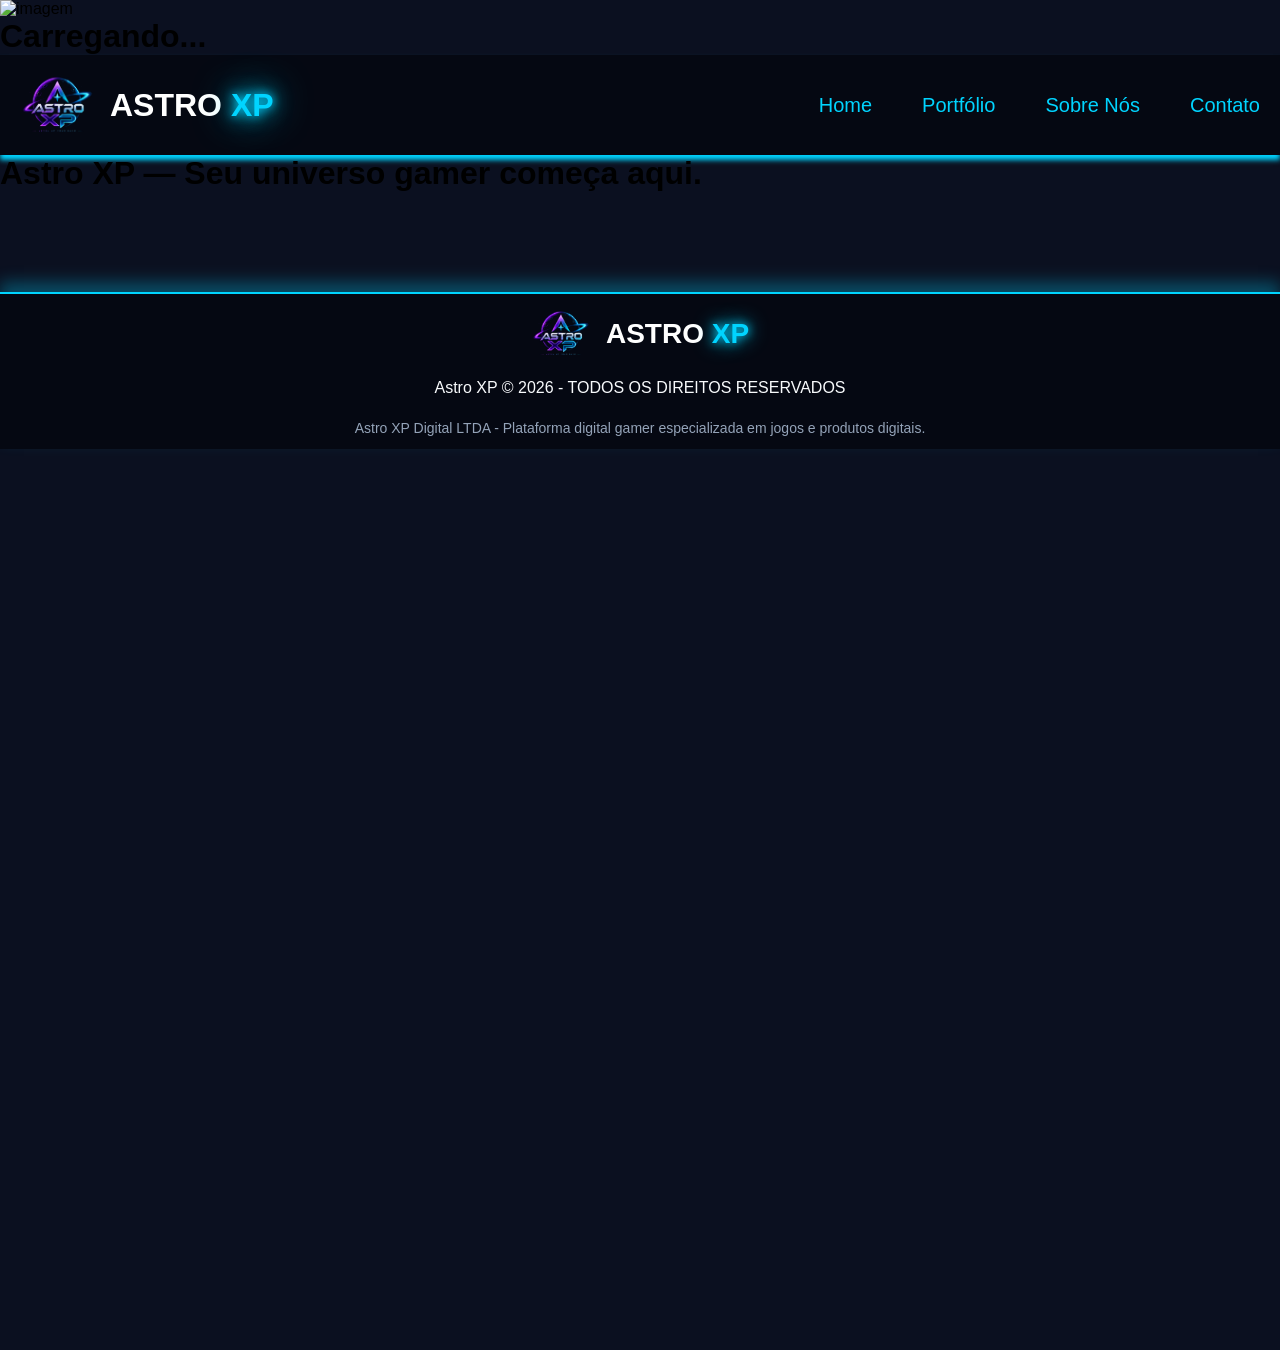
==== index.html @ 241e8d2f "feat: Criação e estruturação do header e do footer" ====
<!DOCTYPE html>
<html lang="pt-BR">
<head>
    <meta charset="UTF-8">
    <meta name="viewport" content="width=device-width, initial-scale=1.0">
    <!-- CSS EXTERNO -->
     <link rel="stylesheet" href="./src/css/style.css">
    <title>Astro XP | Início</title>
</head>
<body>

    <div id="inicio">
        <img src="./src/assets/img/logo.png" alt="imagem" id="imgHero">
        <h1 id="titulo">Carregando...</h1>
        <div class="barra">
            <div class="progresso"></div>
        </div>
    </div>
 
    <header>
 
        <div class="logo-container">
            <img src="./src/assets/imgs/logo.png" alt="logo" id="logo">
            <h1 class="texto-logo">ASTRO <span>XP</span></h1>
        </div>
 
        <nav class="nav-links" id="links">
            <ul>
                <li><a href="./index.html">Home</a></li>
                <li><a href="./pages/portfolio.html">Portfólio</a></li>
                <li><a href="./pages/sobre.html">Sobre Nós</a></li>
                <li><a href="./pages/contato.html">Contato</a></li>
            </ul>
        </nav>

    </header>

    <h1 class="titulohome">Astro XP — Seu universo gamer começa aqui.</h1>
    
    <footer>

        <div class="footer-logo">
            <img src="./src/assets/imgs/logo.png" alt="Logo Astro XP">
            <h2>ASTRO <span>XP</span></h2>
        </div>
        
        <p class="footer-direitos">Astro XP &copy; 2026 - TODOS OS DIREITOS RESERVADOS</p>
        <p class="footer-info">Astro XP Digital LTDA - Plataforma digital gamer especializada em jogos e produtos digitais.</p>
        
    </footer>
    <!-- JS EXTERNO -->
    <script src="./src/js/script.js"></script>
</body>
</html>
---- src/css/style.css ----
:root{
    --corbg: #0B1020;
    --corprincipal: #7C3AED;
    --colorsecundaria: #00D4FF;
    --branco: #F8FAFC;
    --texto: #94A3B8;
    --corheader: #050812;
}
 
*{
    margin: 0;
    padding: 0;
    box-sizing: border-box;
}
 
body{
    background-color: var(--corbg);
    font-family: 'Orbitron', sans-serif;
    min-height: 150vh;
    display: flex;
    flex-direction: column;
}
 
main{
    flex: 1;
}
 
header{
    background:var(--corheader);
    height: 100px;
    padding: 20px;
    display:flex;
    justify-content:space-between;
    align-items:center;
    box-shadow:0 5px 5px var(--colorsecundaria);
    
}
 
#logo{
    width: 75px;
}
 
.logo-container{
    display: flex;
    align-items: center;
    gap: 15px;
}

.texto-logo{
    font-family: 'Orbitron', sans-serif;
    font-size: 32px;
    font-weight: 700;
    color: white;
}

.texto-logo span{
    color: var(--colorsecundaria);
    text-shadow:
        0 0 10px var(--colorsecundaria),
        0 0 20px var(--colorsecundaria),
        0 0 40px var(--colorsecundaria);
}

header nav ul{
    display: flex;
    align-items: center;
    gap: 50px;

    list-style: none;
}
 
header nav ul li a{
    text-decoration: none;
    color: var(--colorsecundaria);
    font-size: 20px;
    font-weight: 600;
    position: relative;
    transition: .3s;
}
 
header nav ul li a:hover{
    color: var(--branco);
    text-shadow:
        0 0 10px var(--colorsecundaria);
}
 
.nav-links{
    display: flex;
    justify-content: flex-end;
    align-items: center;
}
 
.nav-links a {
    text-decoration: none;
    color: var(--colorsecundaria);
    font-weight:500;
   
}

footer{
    width: 100%;
    padding: 10px;
    background: var(--corheader);
    border-top: 2px solid var(--colorsecundaria);
    box-shadow: 0 -10px 15px rgba(0, 212, 255, 0.3);
    display: flex;
    flex-direction: column;
    align-items: center;
    justify-content: center;
    text-align: center;
    margin-top: 100px;
}

.footer-logo{
    display: flex;
    align-items: center;
    gap: 15px;
    margin-bottom: 15px;
}

.footer-logo img{
    width: 60px;
}

.footer-logo h2{
    font-family: 'Orbitron', sans-serif;
    font-size: 28px;
    color: white;
}

.footer-logo span{
    color: var(--colorsecundaria);
    text-shadow:
        0 0 10px var(--colorsecundaria),
        0 0 20px var(--colorsecundaria);
}

.footer-direitos{
    color: var(--branco);
    font-size: 16px;
    margin-bottom: 20px;
}

.footer-info{
    color: var(--texto);
    font-size: 14px;
    max-width: 800px;
    line-height: 1.6;
}
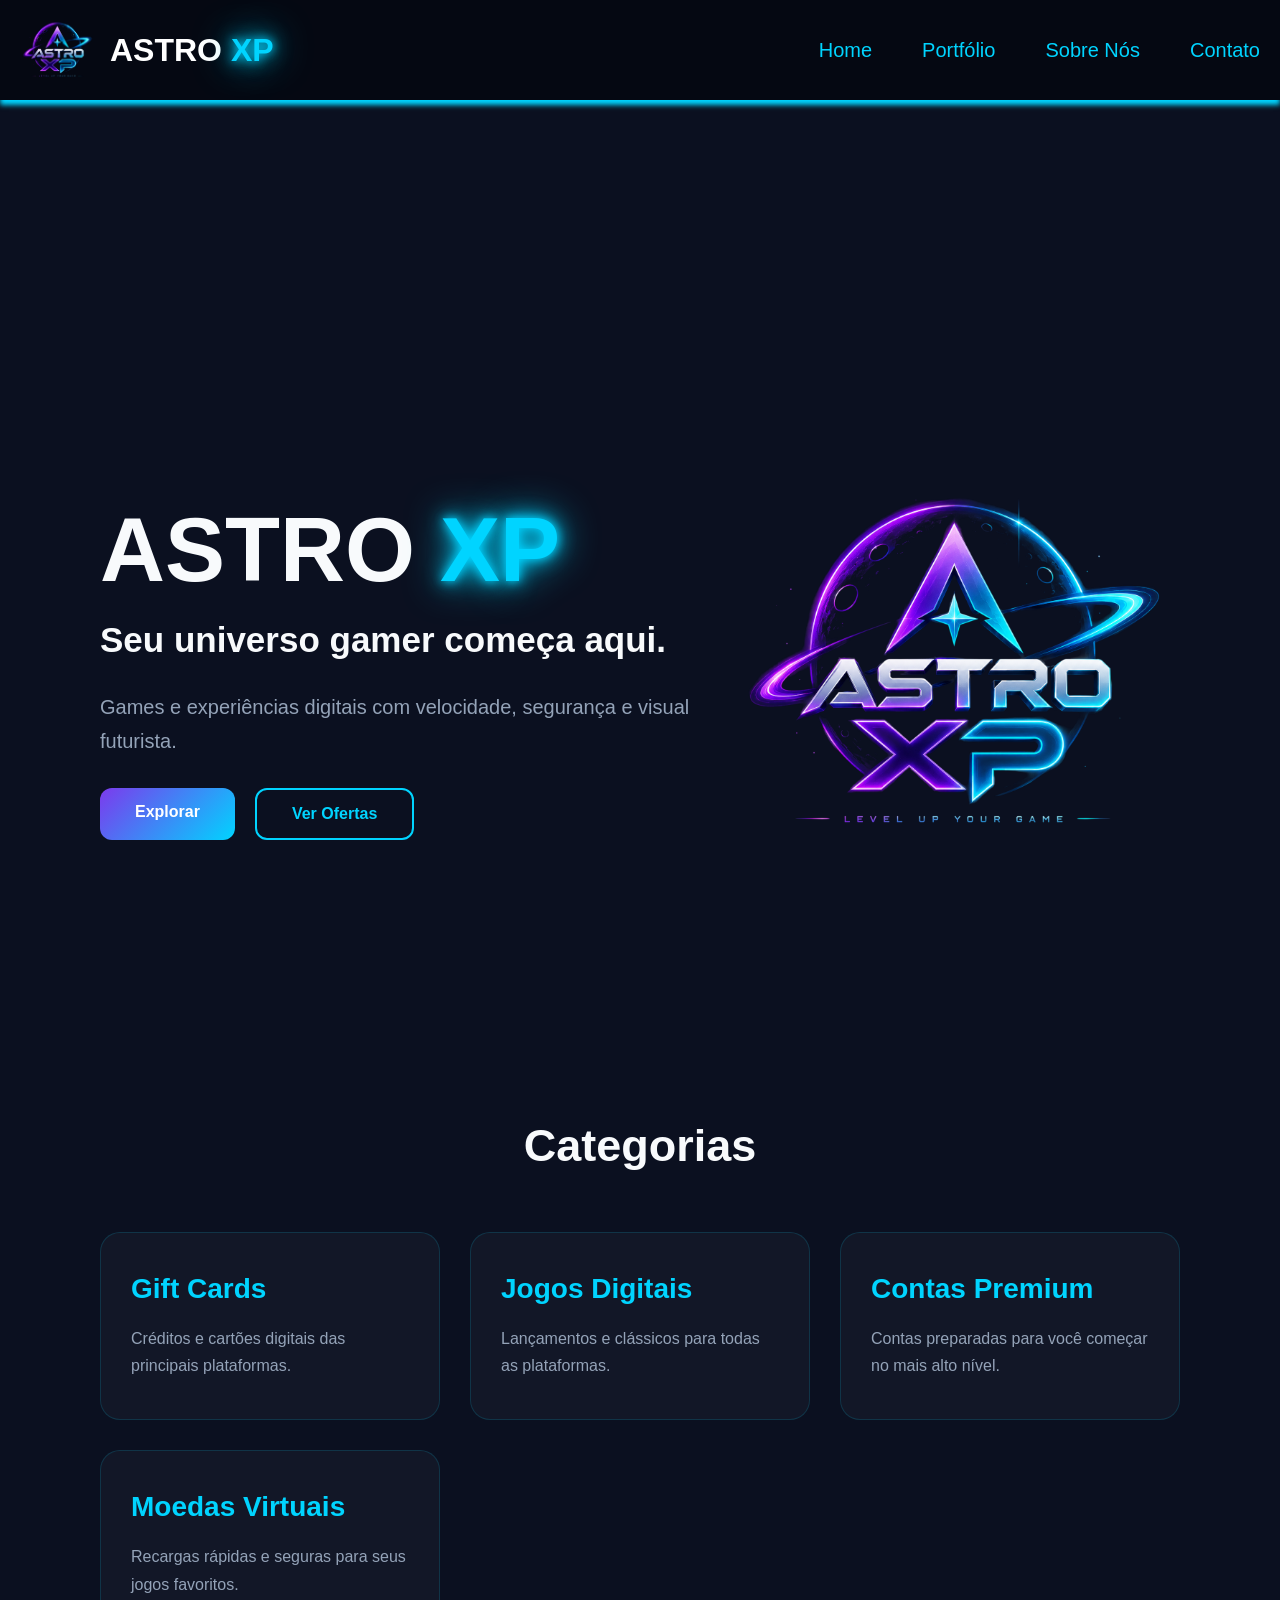
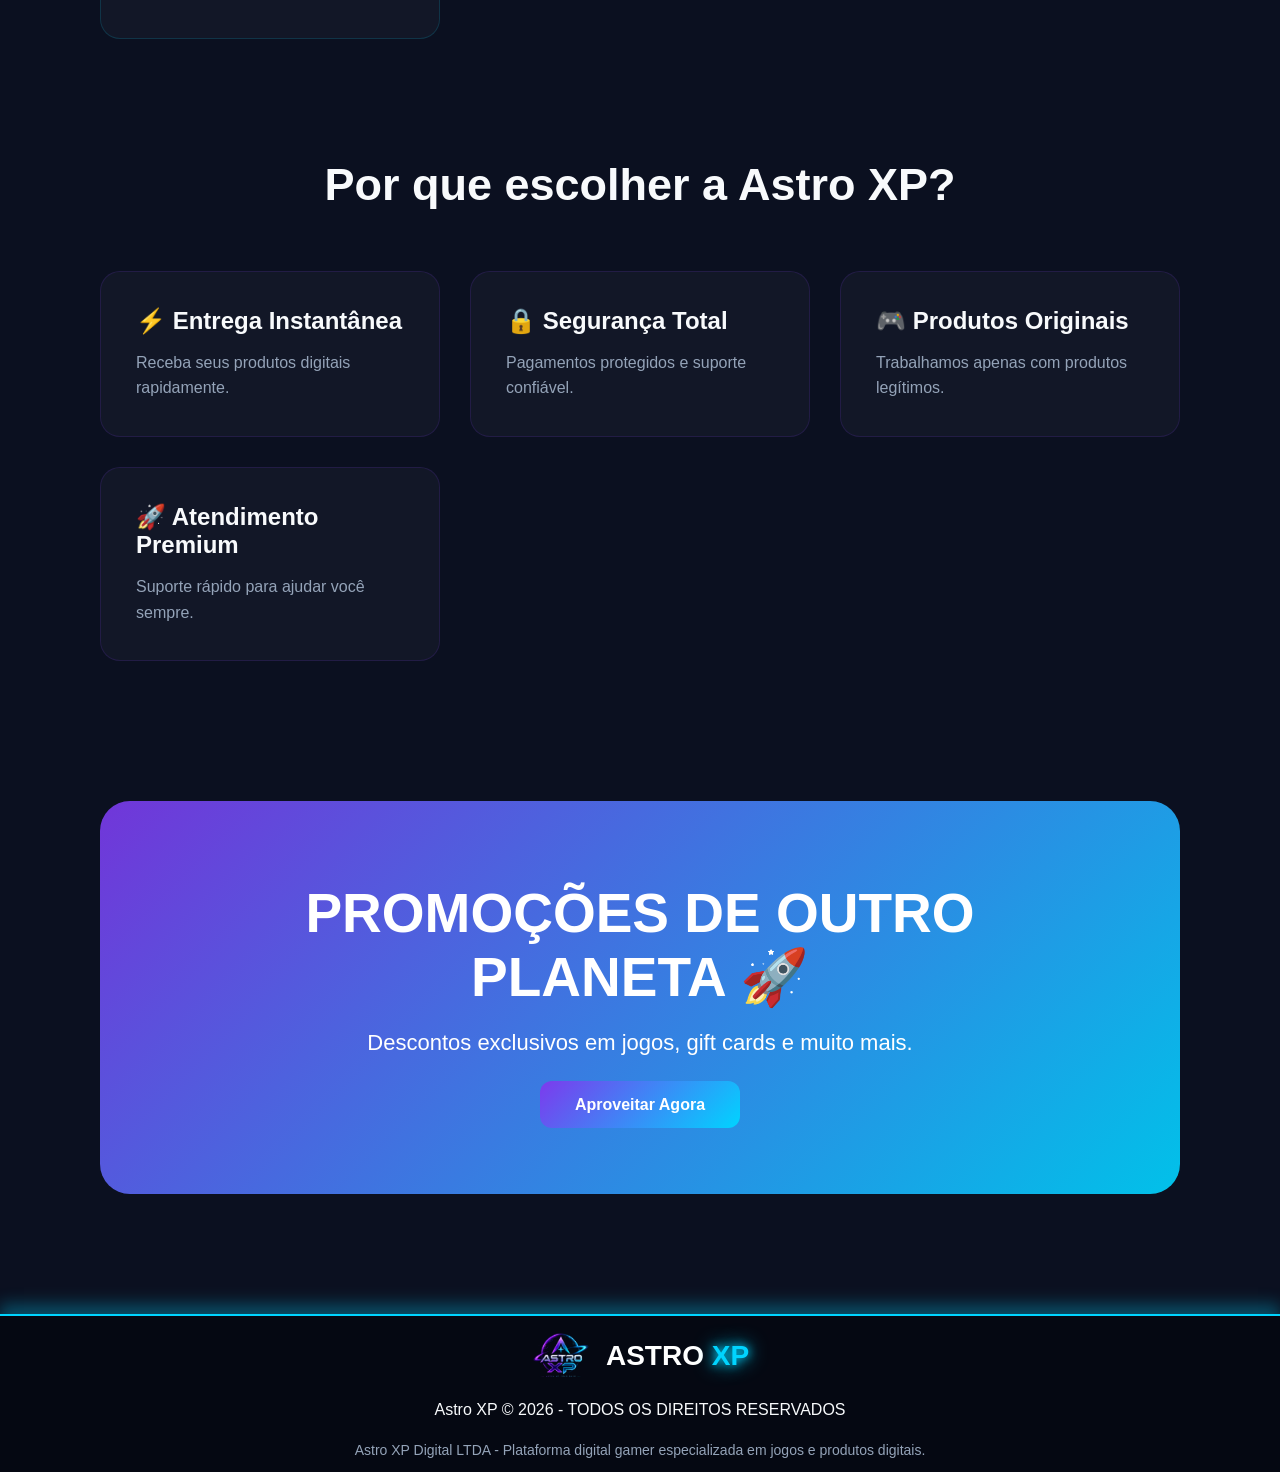
==== commit 42be1d21: "style: Criando e estilizando o hero e a pagina home" ====
--- a/index.html
+++ b/index.html
@@ -5,12 +5,12 @@
     <meta name="viewport" content="width=device-width, initial-scale=1.0">
     <!-- CSS EXTERNO -->
      <link rel="stylesheet" href="./src/css/style.css">
-    <title>Astro XP | Início</title>
+    <title>Astro XP | HOME</title>
 </head>
 <body>
 
     <div id="inicio">
-        <img src="./src/assets/img/logo.png" alt="imagem" id="imgHero">
+        <img src="./src/assets/imgs/imghero.gif" alt="imagem" id="imgHero">
         <h1 id="titulo">Carregando...</h1>
         <div class="barra">
             <div class="progresso"></div>
@@ -34,8 +34,111 @@
         </nav>
 
     </header>
+    <main>
 
-    <h1 class="titulohome">Astro XP — Seu universo gamer começa aqui.</h1>
+        <section class="home">
+            <div class="home-texto">
+
+                <h1>ASTRO <span>XP</span></h1>
+                <h2>Seu universo gamer começa aqui.</h2>
+                <p>Games e experiências digitais com velocidade, segurança e visual futurista.</p>
+
+                <div class="home-botoes">
+                    <a href="#" class="btn-explorar">Explorar</a>
+                    <a href="#" class="btn-ofertas">Ver Ofertas</a>
+                </div>
+
+            </div>
+
+            <div class="home-img">
+                <img src="./src/assets/imgs/logo.png" alt="Astro XP">
+            </div>
+        </section>
+
+        <section class="categorias">
+            <h2 class="section-titulo">Categorias</h2>
+            <div class="cards-container">
+
+                <div class="card">
+
+                    <h3>Gift Cards</h3>
+                    <p>Créditos e cartões digitais das principais plataformas.</p>
+
+                </div>
+
+                <div class="card">
+
+                    <h3>Jogos Digitais</h3>
+                    <p>Lançamentos e clássicos para todas as plataformas.</p>
+
+                </div>
+
+                <div class="card">
+
+                    <h3>Contas Premium</h3>
+                    <p>Contas preparadas para você começar no mais alto nível.</p>
+
+                </div>
+
+                <div class="card">
+
+                    <h3>Moedas Virtuais</h3>
+                    <p>Recargas rápidas e seguras para seus jogos favoritos.</p>
+
+                </div>
+
+            </div>
+
+        </section>
+
+        <section class="beneficios">
+            <h2 class="section-titulo">Por que escolher a Astro XP?</h2>
+
+            <div class="beneficios-container">
+
+                <div class="beneficio">
+
+                    <h3>⚡ Entrega Instantânea</h3>
+                    <p>Receba seus produtos digitais rapidamente.</p>
+
+                </div>
+
+                <div class="beneficio">
+
+                    <h3>🔒 Segurança Total</h3>
+                    <p>Pagamentos protegidos e suporte confiável.</p>
+
+                </div>
+
+                <div class="beneficio">
+
+                    <h3>🎮 Produtos Originais</h3>
+                    <p>Trabalhamos apenas com produtos legítimos.</p>
+
+                </div>
+
+                <div class="beneficio">
+
+                    <h3>🚀 Atendimento Premium</h3>
+                    <p>Suporte rápido para ajudar você sempre.</p>
+
+                </div>
+
+            </div>
+
+        </section>
+
+        <!-- BANNER -->
+        <section class="banner">
+
+            <h2>PROMOÇÕES DE OUTRO PLANETA 🚀</h2>
+            <p> Descontos exclusivos em jogos, gift cards e muito mais.</p>
+            <a href="#" class="btn-explorar">Aproveitar Agora</a>
+
+        </section>
+
+
+    </main>
     
     <footer>
 
@@ -46,7 +149,7 @@
         
         <p class="footer-direitos">Astro XP &copy; 2026 - TODOS OS DIREITOS RESERVADOS</p>
         <p class="footer-info">Astro XP Digital LTDA - Plataforma digital gamer especializada em jogos e produtos digitais.</p>
-        
+
     </footer>
     <!-- JS EXTERNO -->
     <script src="./src/js/script.js"></script>
--- a/src/css/style.css
+++ b/src/css/style.css
@@ -97,6 +97,295 @@
    
 }
 
+
+main{
+    flex: 1;
+    padding-top: 120px;
+}
+
+.home{
+    min-height: 100vh;
+    display: flex;
+    justify-content: space-between;
+    align-items: center;
+    padding: 0 100px;
+    overflow: hidden;
+}
+
+.home-texto{
+    max-width: 600px;
+}
+
+.home-texto h1{
+    font-size: 90px;
+    font-family: 'Orbitron', sans-serif;
+    color: var(--branco);
+    line-height: 1.1;
+}
+
+.home-texto h1 span{
+    color: var(--colorsecundaria);
+    text-shadow:
+        0 0 10px var(--colorsecundaria),
+        0 0 20px var(--colorsecundaria),
+        0 0 40px var(--colorsecundaria);
+}
+
+.home-texto h2{
+    font-size: 35px;
+    color: var(--branco);
+    margin-top: 20px;
+}
+
+.home-texto p{
+    color: var(--texto);
+    font-size: 20px;
+    line-height: 1.7;
+    margin: 30px 0;
+}
+
+.home-botoes{
+    display: flex;
+    gap: 20px;
+}
+
+.btn-explorar,
+.btn-ofertas{
+    padding: 15px 35px;
+    border-radius: 12px;
+    text-decoration: none;
+    font-weight: 700;
+    transition: .3s;
+}
+
+.btn-explorar{
+    background: linear-gradient(
+        135deg,
+        var(--corprincipal),
+        var(--colorsecundaria)
+    );
+
+    color: white;
+}
+
+.btn-explorar:hover{
+    transform: translateY(-5px);
+    box-shadow:
+        0 0 20px rgba(0, 212, 255, 0.4);
+}
+
+.btn-ofertas{
+    border: 2px solid var(--colorsecundaria);
+
+    color: var(--colorsecundaria);
+}
+
+.btn-ofertas:hover{
+    background: var(--colorsecundaria);
+    color: var(--corbg);
+    transform: translateY(-5px);
+}
+
+
+.home-img img{
+    width: 450px;
+    animation: flutuar 4s ease-in-out infinite;
+}
+
+@keyframes flutuar{
+
+    0%{
+        transform: translateY(0px);
+    }
+
+    50%{
+        transform: translateY(-20px);
+    }
+
+    100%{
+        transform: translateY(0px);
+    }
+
+}
+
+.section-titulo{
+    text-align: center;
+    font-size: 45px;
+    color: var(--branco);
+    margin-bottom: 60px;
+    font-family: 'Orbitron', sans-serif;
+}
+
+.categorias{
+    padding: 0px 100px;
+}
+
+.cards-container{
+    display: grid;
+    grid-template-columns: repeat(auto-fit, minmax(250px, 1fr));
+    gap: 30px;
+}
+
+.card{
+    background: rgba(255,255,255,0.03);
+    border: 1px solid rgba(0,212,255,0.15);
+    border-radius: 20px;
+    padding: 40px 30px;
+    transition: .1s;
+}
+
+.card:hover{
+    transform: translateY(-10px);
+    box-shadow:
+        0 0 20px rgba(0,212,255,0.15);
+}
+
+.card h3{
+    color: var(--colorsecundaria);
+    font-size: 28px;
+    margin-bottom: 20px;
+}
+
+.card p{
+    color: var(--texto);
+    line-height: 1.7;
+}
+
+.beneficios{
+    padding: 120px 100px;
+}
+
+.beneficios-container{
+    display: grid;
+    grid-template-columns: repeat(auto-fit, minmax(250px, 1fr));
+    gap: 30px;
+}
+
+.beneficio{
+    background: rgba(255,255,255,0.03);
+    border-radius: 20px;
+    padding: 35px;
+    border: 1px solid rgba(124,58,237,0.15);
+    transition: .1s;
+}
+
+.beneficio:hover{
+    transform: translateY(-10px);
+    box-shadow: 0 0 20px rgba(124,58,237,0.2);
+}
+
+.beneficio h3{
+    color: var(--branco);
+    margin-bottom: 15px;
+    font-size: 24px;
+}
+
+.beneficio p{
+    color: var(--texto);
+    line-height: 1.6;
+}
+
+.banner{
+    margin: 20px 100px;
+    padding: 80px;
+    border-radius: 30px;
+    text-align: center;
+    background: linear-gradient(135deg,rgba(124,58,237,.9),rgba(0,212,255,.9));
+}
+
+.banner h2{
+    font-size: 55px;
+    color: white;
+    margin-bottom: 20px;
+    font-family: 'Orbitron', sans-serif;
+}
+
+.banner p{
+    color: white;
+    font-size: 22px;
+    margin-bottom: 40px;
+}
+
+/* HERO INICIAL */
+
+#inicio{
+    position: fixed;
+    top: 0;
+    left: 0;
+    width: 100%;
+    height: 100vh;
+    background:
+    radial-gradient(circle at top,rgba(124,58,237,.25),transparent 40%),#0B1020;
+    display: flex;
+    flex-direction: column;
+    justify-content: center;
+    align-items: center;
+    z-index: 99999;
+    animation: desaparecer 1s ease forwards;
+    animation-delay: 3.5s;
+}
+
+#imgHero{
+    width: 220px;
+    margin-bottom: 30px;
+    margin-right: 60px;
+}
+
+#titulo{
+    font-family: 'Orbitron', sans-serif;
+    font-size: 50px;
+    color: white;
+    letter-spacing: 3px;
+    margin-bottom: 40px;
+    text-shadow:0 0 10px var(--colorsecundaria),0 0 20px var(--colorsecundaria);
+}
+
+
+.barra{
+    width: 350px;
+    height: 10px;
+    background: rgba(255,255,255,0.08);
+    border-radius: 30px;
+    overflow: hidden;
+    border: 1px solid rgba(0,212,255,0.15);
+}
+
+.progresso{
+    width: 0%;
+    height: 100%;
+    border-radius: 30px;
+    background: linear-gradient(90deg,var(--corprincipal),var(--colorsecundaria));
+    box-shadow:0 0 10px var(--colorsecundaria),0 0 20px var(--colorsecundaria);
+    animation: carregar 3s ease forwards;
+}
+
+
+@keyframes carregar{
+
+    0%{
+        width: 0%;
+    }
+
+    100%{
+        width: 100%;
+    }
+
+}
+
+@keyframes desaparecer{
+
+    0%{
+        opacity: 1;
+        visibility: visible;
+    }
+
+    100%{
+        opacity: 0;
+        visibility: hidden;
+    }
+
+}
+
 footer{
     width: 100%;
     padding: 10px;
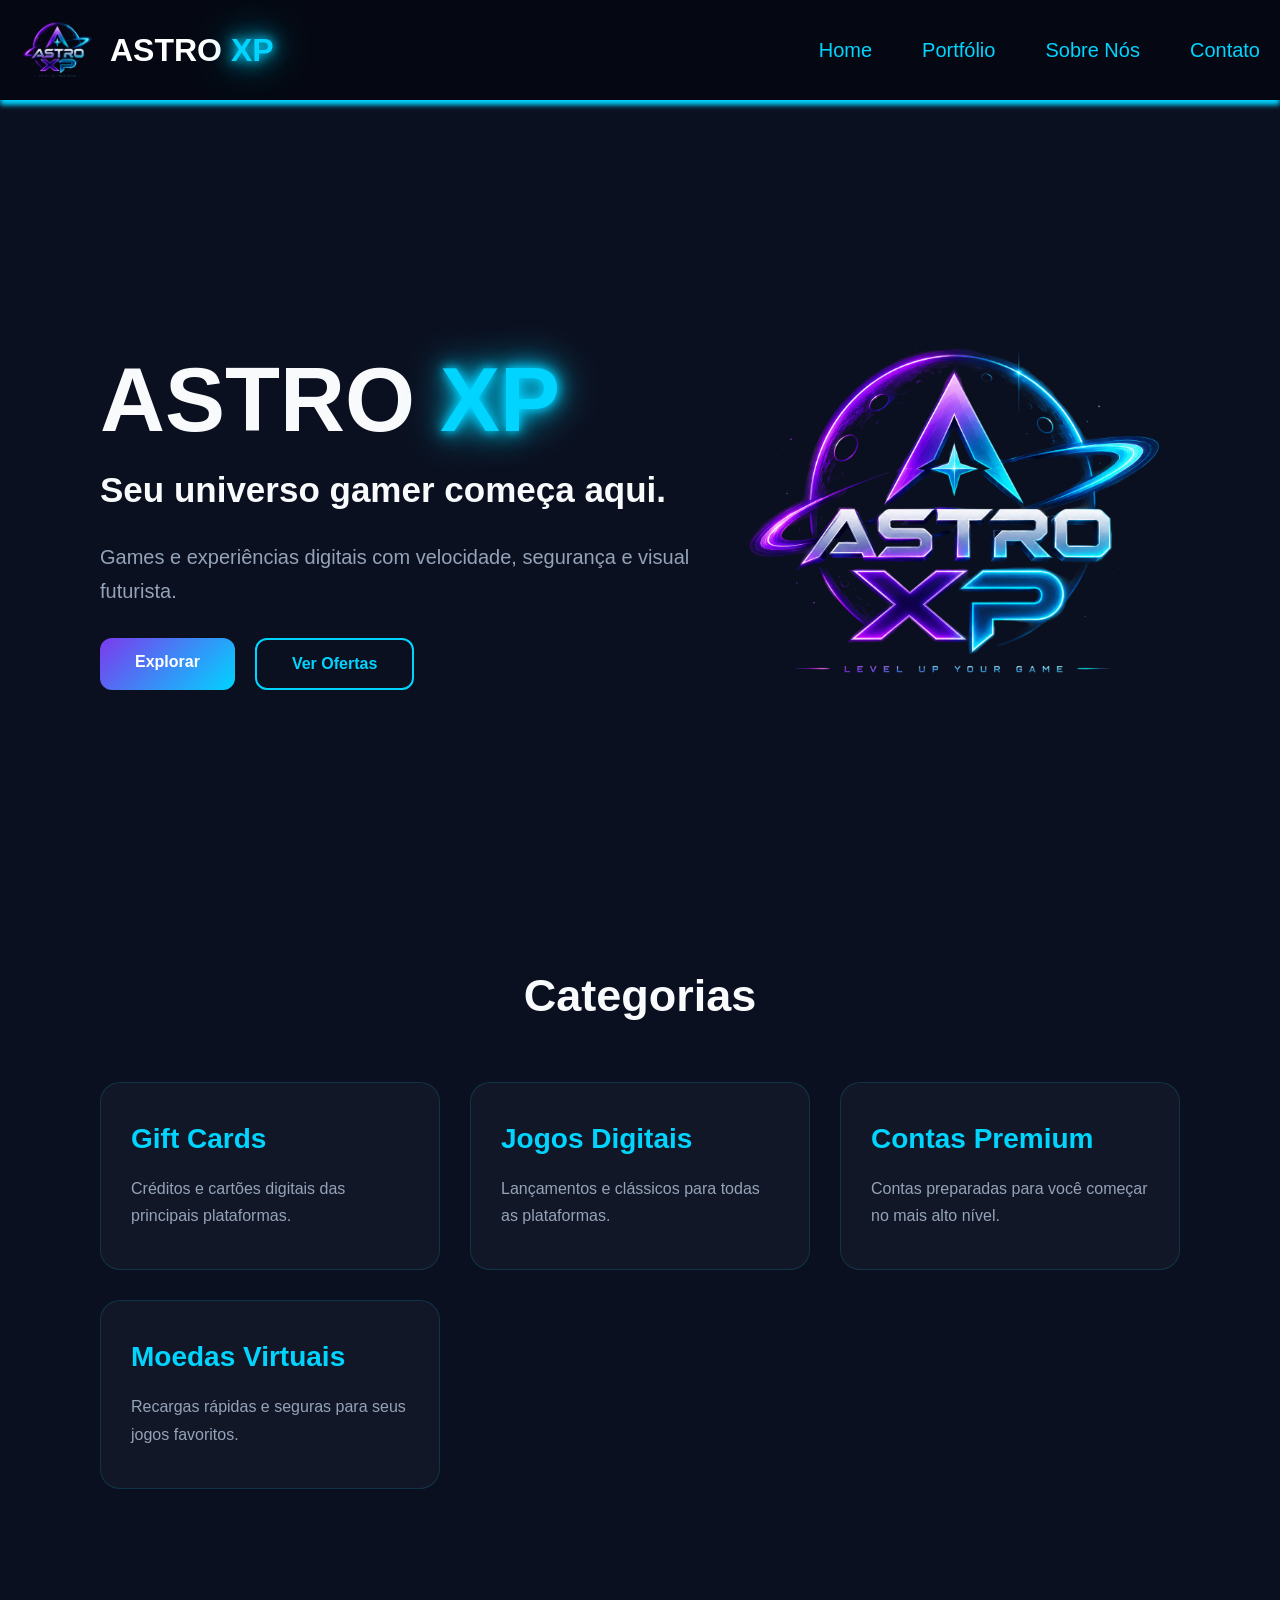
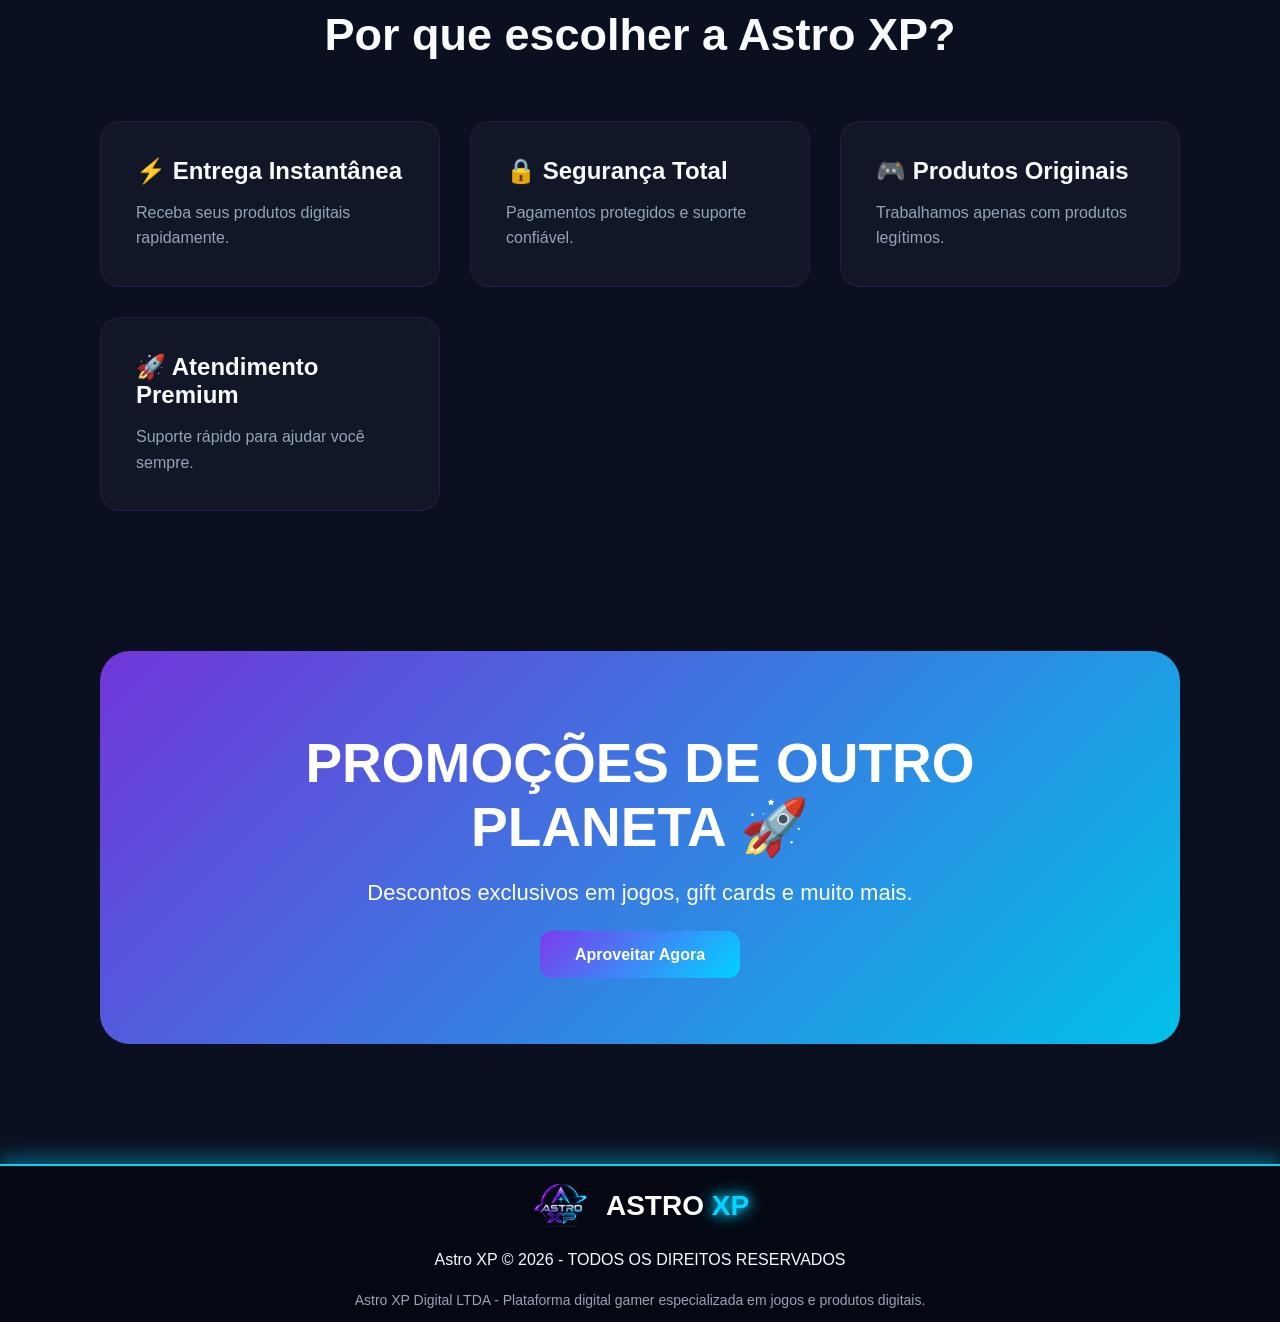
==== commit 5a2aabeb: "feat: adição de favicon ao site" ====
--- a/index.html
+++ b/index.html
@@ -5,6 +5,7 @@
     <meta name="viewport" content="width=device-width, initial-scale=1.0">
     <!-- CSS EXTERNO -->
      <link rel="stylesheet" href="./src/css/style.css">
+     <link rel="icon" type="image/png" href="./src/assets/imgs/logo.png">
     <title>Astro XP | HOME</title>
 </head>
 <body>
--- a/src/css/style.css
+++ b/src/css/style.css
@@ -110,6 +110,7 @@
     align-items: center;
     padding: 0 100px;
     overflow: hidden;
+    margin-top: -150px;
 }
 
 .home-texto{
@@ -359,7 +360,6 @@
     animation: carregar 3s ease forwards;
 }
 
-
 @keyframes carregar{
 
     0%{
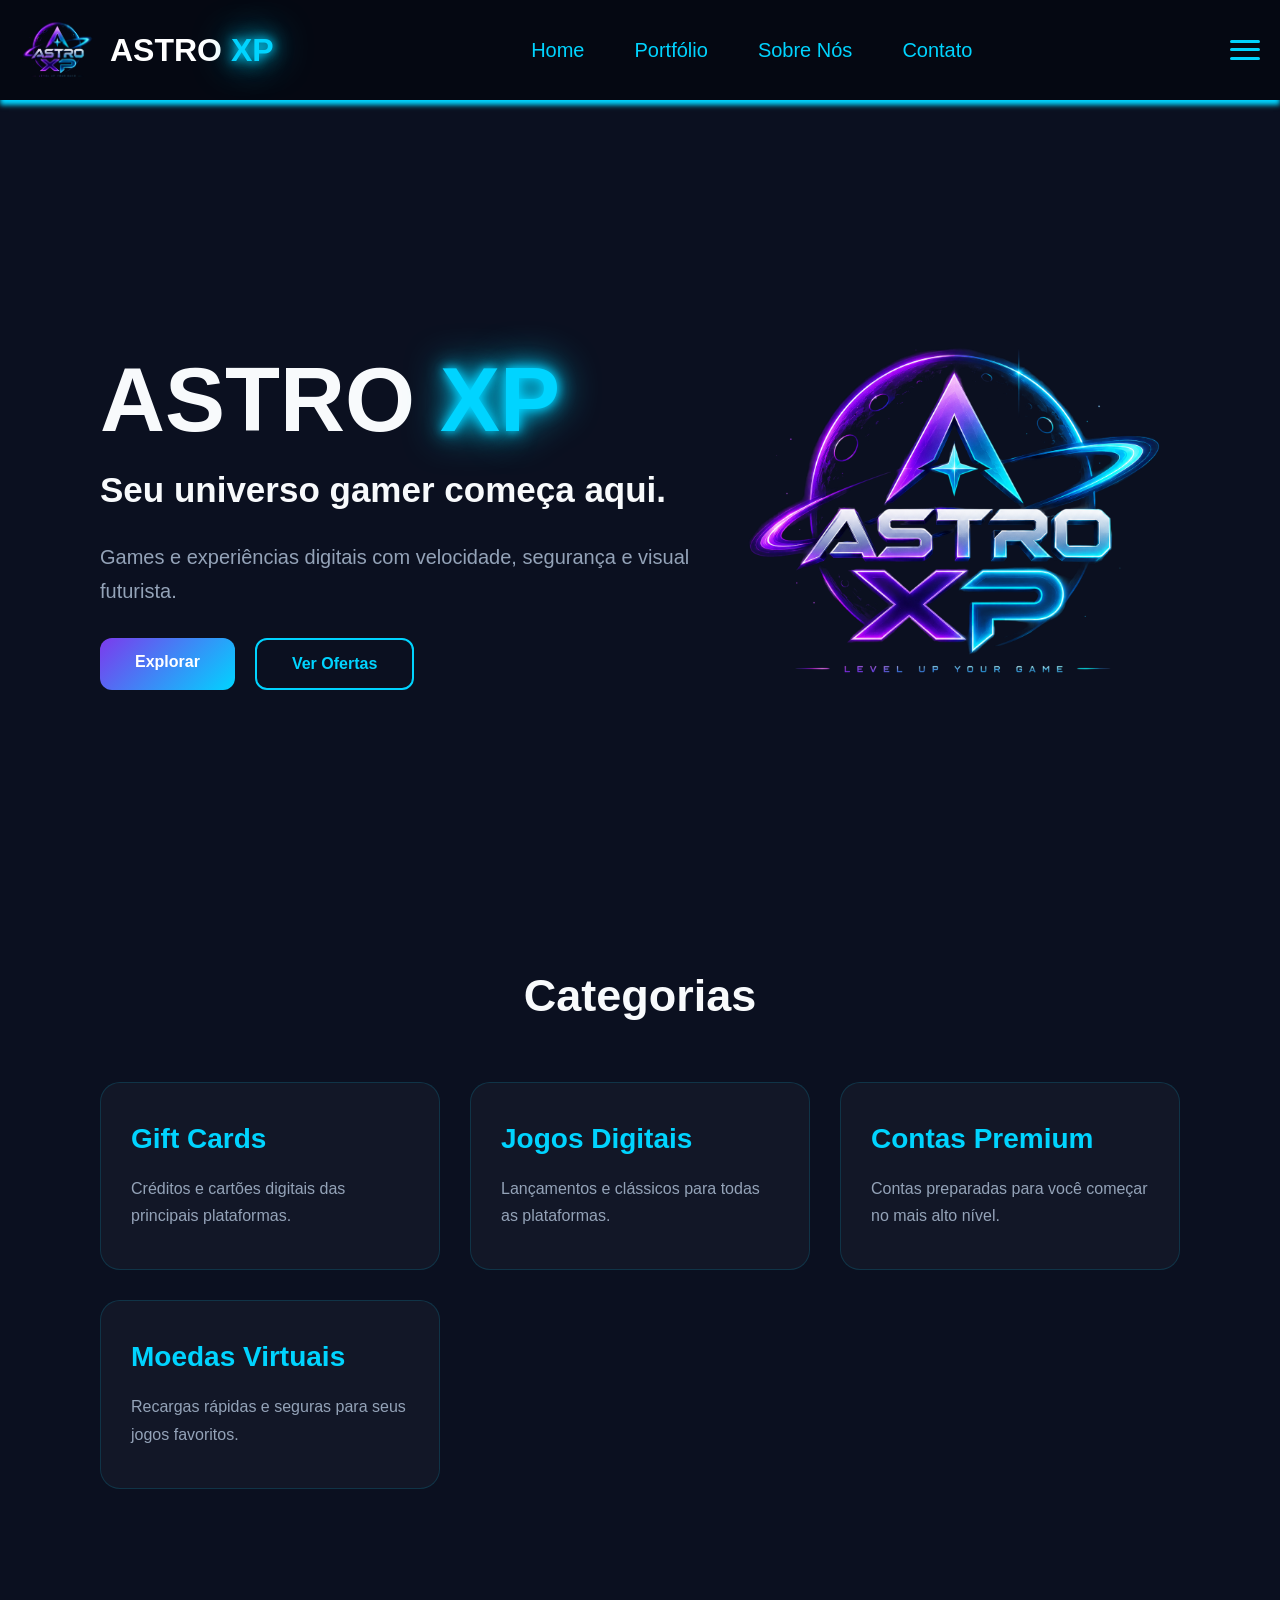
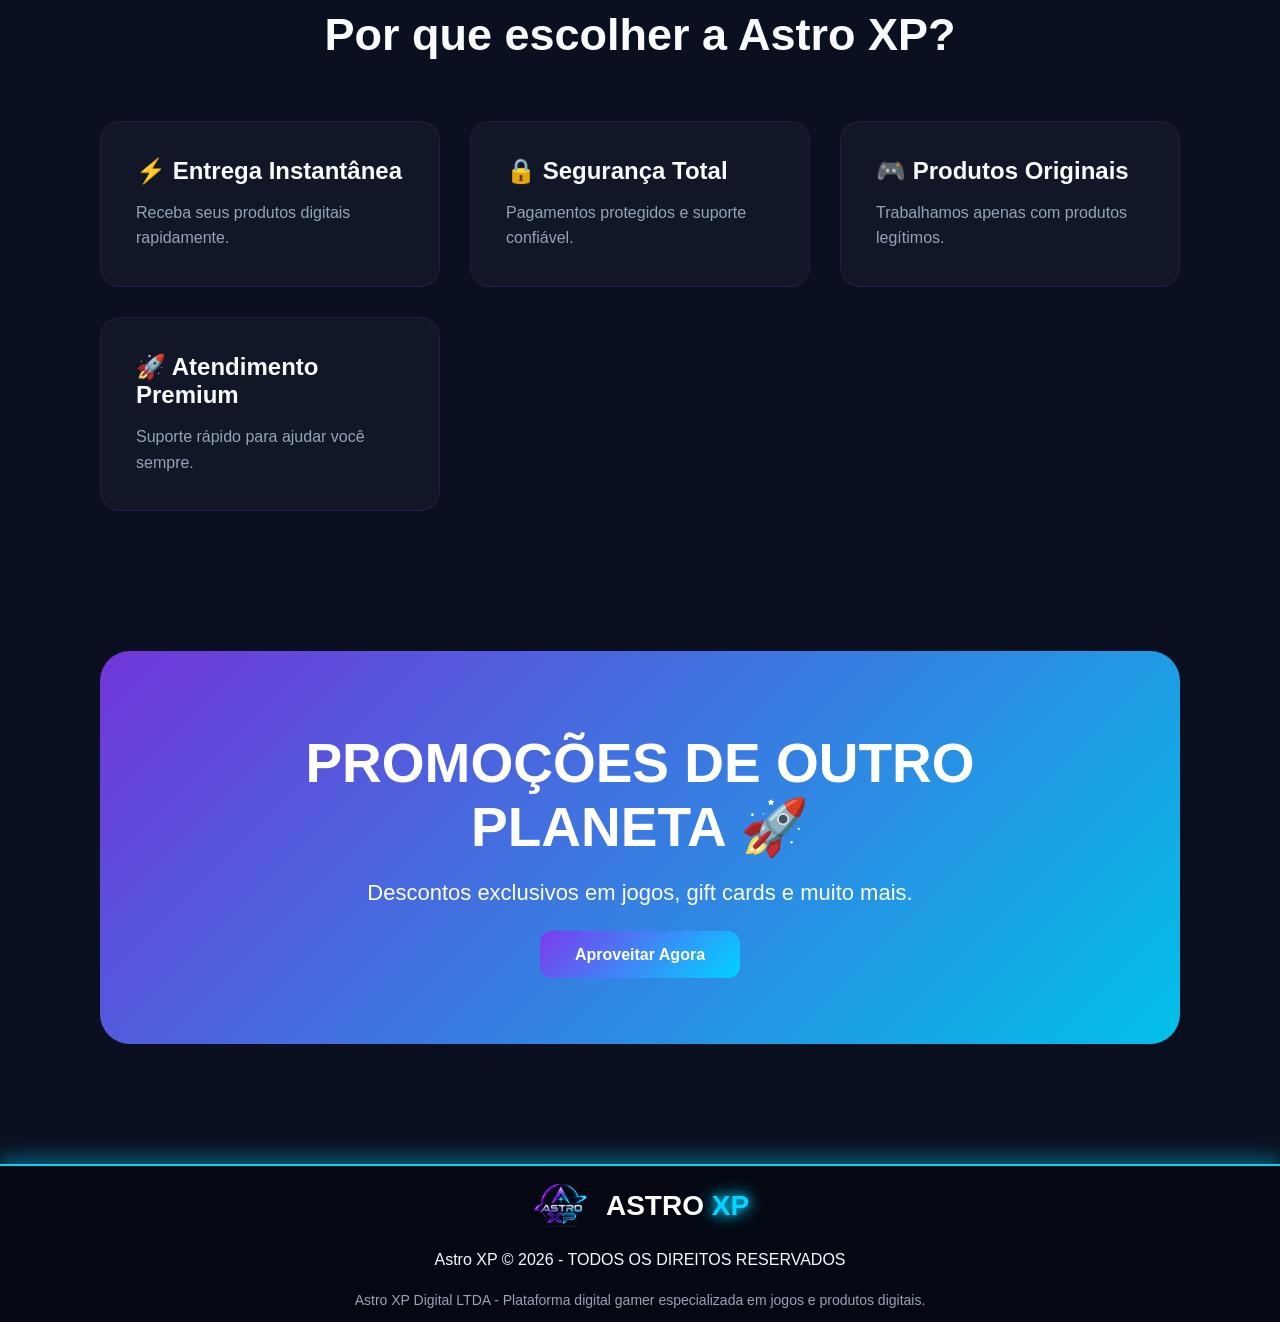
==== commit 2772c9e5: "feat: Adição da página portfólio" ====
--- a/index.html
+++ b/index.html
@@ -33,6 +33,12 @@
                 <li><a href="./pages/contato.html">Contato</a></li>
             </ul>
         </nav>
+                       <!-- MENU HAMBURGER -->
+        <div class="menu-hamburguer" id="menu-icone">
+            <span></span>
+            <span></span>
+            <span></span>
+        </div>
 
     </header>
     <main>
--- a/src/css/style.css
+++ b/src/css/style.css
@@ -1,7 +1,7 @@
 :root{
     --corbg: #0B1020;
     --corprincipal: #7C3AED;
-    --colorsecundaria: #00D4FF;
+    --corsecundaria: #00D4FF;
     --branco: #F8FAFC;
     --texto: #94A3B8;
     --corheader: #050812;
@@ -32,7 +32,7 @@
     display:flex;
     justify-content:space-between;
     align-items:center;
-    box-shadow:0 5px 5px var(--colorsecundaria);
+    box-shadow:0 5px 5px var(--corsecundaria);
     
 }
  
@@ -54,11 +54,11 @@
 }
 
 .texto-logo span{
-    color: var(--colorsecundaria);
+    color: var(--corsecundaria);
     text-shadow:
-        0 0 10px var(--colorsecundaria),
-        0 0 20px var(--colorsecundaria),
-        0 0 40px var(--colorsecundaria);
+        0 0 10px var(--corsecundaria),
+        0 0 20px var(--corsecundaria),
+        0 0 40px var(--corsecundaria);
 }
 
 header nav ul{
@@ -71,7 +71,7 @@
  
 header nav ul li a{
     text-decoration: none;
-    color: var(--colorsecundaria);
+    color: var(--corsecundaria);
     font-size: 20px;
     font-weight: 600;
     position: relative;
@@ -81,7 +81,7 @@
 header nav ul li a:hover{
     color: var(--branco);
     text-shadow:
-        0 0 10px var(--colorsecundaria);
+        0 0 10px var(--corsecundaria);
 }
  
 .nav-links{
@@ -92,7 +92,7 @@
  
 .nav-links a {
     text-decoration: none;
-    color: var(--colorsecundaria);
+    color: var(--corsecundaria);
     font-weight:500;
    
 }
@@ -125,11 +125,11 @@
 }
 
 .home-texto h1 span{
-    color: var(--colorsecundaria);
+    color: var(--corsecundaria);
     text-shadow:
-        0 0 10px var(--colorsecundaria),
-        0 0 20px var(--colorsecundaria),
-        0 0 40px var(--colorsecundaria);
+        0 0 10px var(--corsecundaria),
+        0 0 20px var(--corsecundaria),
+        0 0 40px var(--corsecundaria);
 }
 
 .home-texto h2{
@@ -163,7 +163,7 @@
     background: linear-gradient(
         135deg,
         var(--corprincipal),
-        var(--colorsecundaria)
+        var(--corsecundaria)
     );
 
     color: white;
@@ -176,13 +176,13 @@
 }
 
 .btn-ofertas{
-    border: 2px solid var(--colorsecundaria);
-
-    color: var(--colorsecundaria);
+    border: 2px solid var(--corsecundaria);
+
+    color: var(--corsecundaria);
 }
 
 .btn-ofertas:hover{
-    background: var(--colorsecundaria);
+    background: var(--corsecundaria);
     color: var(--corbg);
     transform: translateY(-5px);
 }
@@ -242,7 +242,7 @@
 }
 
 .card h3{
-    color: var(--colorsecundaria);
+    color: var(--corsecundaria);
     font-size: 28px;
     margin-bottom: 20px;
 }
@@ -338,7 +338,7 @@
     color: white;
     letter-spacing: 3px;
     margin-bottom: 40px;
-    text-shadow:0 0 10px var(--colorsecundaria),0 0 20px var(--colorsecundaria);
+    text-shadow:0 0 10px var(--corsecundaria),0 0 20px var(--corsecundaria);
 }
 
 
@@ -355,8 +355,8 @@
     width: 0%;
     height: 100%;
     border-radius: 30px;
-    background: linear-gradient(90deg,var(--corprincipal),var(--colorsecundaria));
-    box-shadow:0 0 10px var(--colorsecundaria),0 0 20px var(--colorsecundaria);
+    background: linear-gradient(90deg,var(--corprincipal),var(--corsecundaria));
+    box-shadow:0 0 10px var(--corsecundaria),0 0 20px var(--corsecundaria);
     animation: carregar 3s ease forwards;
 }
 
@@ -390,7 +390,7 @@
     width: 100%;
     padding: 10px;
     background: var(--corheader);
-    border-top: 2px solid var(--colorsecundaria);
+    border-top: 2px solid var(--corsecundaria);
     box-shadow: 0 -10px 15px rgba(0, 212, 255, 0.3);
     display: flex;
     flex-direction: column;
@@ -418,10 +418,10 @@
 }
 
 .footer-logo span{
-    color: var(--colorsecundaria);
+    color: var(--corsecundaria);
     text-shadow:
-        0 0 10px var(--colorsecundaria),
-        0 0 20px var(--colorsecundaria);
+        0 0 10px var(--corsecundaria),
+        0 0 20px var(--corsecundaria);
 }
 
 .footer-direitos{
@@ -435,4 +435,267 @@
     font-size: 14px;
     max-width: 800px;
     line-height: 1.6;
+}
+
+.menu-hamburguer{
+    display:flex;
+    flex-direction:column;
+    justify-content:space-around;
+    width:30px;
+    height:25px;
+    cursor:pointer;
+    z-index:1000;
+}
+ 
+.menu-hamburguer span{
+    width:100%;
+    height:3px;
+    background:var(--corsecundaria);
+    border-radius:10px;
+    transition:0.3s;
+}
+/*  RESPONSIVIDADE */
+
+@media(max-width: 1200px){
+
+    .home{
+        padding: 0 60px;
+        gap: 50px;
+    }
+
+    .home-texto h1{
+        font-size: 70px;
+    }
+
+    .home-img img{
+        width: 350px;
+    }
+
+}
+
+
+@media(max-width: 900px){
+
+
+    header{
+        padding: 20px 30px;
+    }
+
+    .menu-hamburguer{
+        display: flex;
+    }
+
+    .nav-links{
+        position: absolute;
+        top: 100px;
+        right: 0;
+        width: 100%;
+        background: rgba(5, 8, 18, 0.97);
+        backdrop-filter: blur(12px);
+        padding: 40px 0;
+        display: none;
+        justify-content: center;
+        align-items: center;
+        border-bottom:1px solid rgba(0,212,255,.15);
+    }
+
+    .nav-links.ativo{
+        display: flex;
+    }
+
+    .nav-links ul{
+        flex-direction: column;
+        gap: 35px;
+    }
+
+    header nav ul li a{
+        font-size: 24px;
+    }
+
+    .home{
+        flex-direction: column;
+        justify-content: center;
+        text-align: center;
+        padding: 150px 40px 80px;
+        gap: 60px;
+    }
+
+    .home-texto{
+        max-width: 100%;
+    }
+
+    .home-texto h1{
+        font-size: 65px;
+    }
+
+    .home-texto h2{
+        font-size: 32px;
+    }
+
+    .home-texto p{
+        font-size: 18px;
+    }
+
+    .home-botoes{
+        justify-content: center;
+    }
+
+    .home-img img{
+        width: 320px;
+    }
+
+
+    .categorias{
+        padding: 100px 40px;
+    }
+
+    .beneficios{
+        padding: 100px 40px;
+    }
+
+
+    .banner{
+        margin: 80px 40px;
+        padding: 60px 40px;
+    }
+
+    .banner h2{
+        font-size: 40px;
+    }
+
+    .banner p{
+        font-size: 18px;
+    }
+
+}
+
+@media(max-width: 600px){
+
+
+    header{
+        height: 90px;
+        padding: 15px 20px;
+    }
+
+    #logo{
+        width: 55px;
+    }
+
+    .texto-logo{
+        font-size: 24px;
+    }
+
+    #imgHero{
+        width: 180px;
+    }
+
+    #titulo{
+        font-size: 35px;
+    }
+
+    .barra{
+        width: 260px;
+    }
+
+    .home{
+        padding: 130px 20px 60px;
+    }
+
+    .home-texto h1{
+        font-size: 50px;
+    }
+
+    .home-texto h2{
+        font-size: 26px;
+    }
+
+    .home-texto p{
+        font-size: 16px;
+    }
+
+    .home-botoes{
+        flex-direction: column;
+        align-items: center;
+    }
+
+    .btn-explorar,
+    .btn-ofertas{
+        width: 100%;
+        max-width: 280px;
+        text-align: center;
+    }
+
+    .home-img img{
+        width: 240px;
+    }
+
+    .section-titulo{
+        font-size: 32px;
+    }
+
+    .cards-container{
+        grid-template-columns: 1fr;
+    }
+
+    .card{
+        padding: 30px 25px;
+    }
+
+    .card h3{
+        font-size: 24px;
+    }
+
+    .beneficios-container{
+        grid-template-columns: 1fr;
+    }
+
+    .beneficio{
+        padding: 30px 25px;
+    }
+
+    .beneficio h3{
+        font-size: 22px;
+    }
+
+    .banner{
+        margin: 60px 20px;
+        padding: 50px 25px;
+    }
+
+    .banner h2{
+        font-size: 30px;
+        line-height: 1.3;
+    }
+
+    .banner p{
+        font-size: 16px;
+    }
+
+    footer{
+        padding: 40px 20px;
+    }
+
+    .footer-logo{
+        flex-direction: column;
+        gap: 10px;
+    }
+
+    .footer-logo img{
+        width: 60px;
+    }
+
+    .footer-logo h2{
+        font-size: 24px;
+    }
+
+    .footer-direitos{
+        font-size: 14px;
+        line-height: 1.6;
+    }
+
+    .footer-info{
+        font-size: 13px;
+        line-height: 1.7;
+    }
+
 }
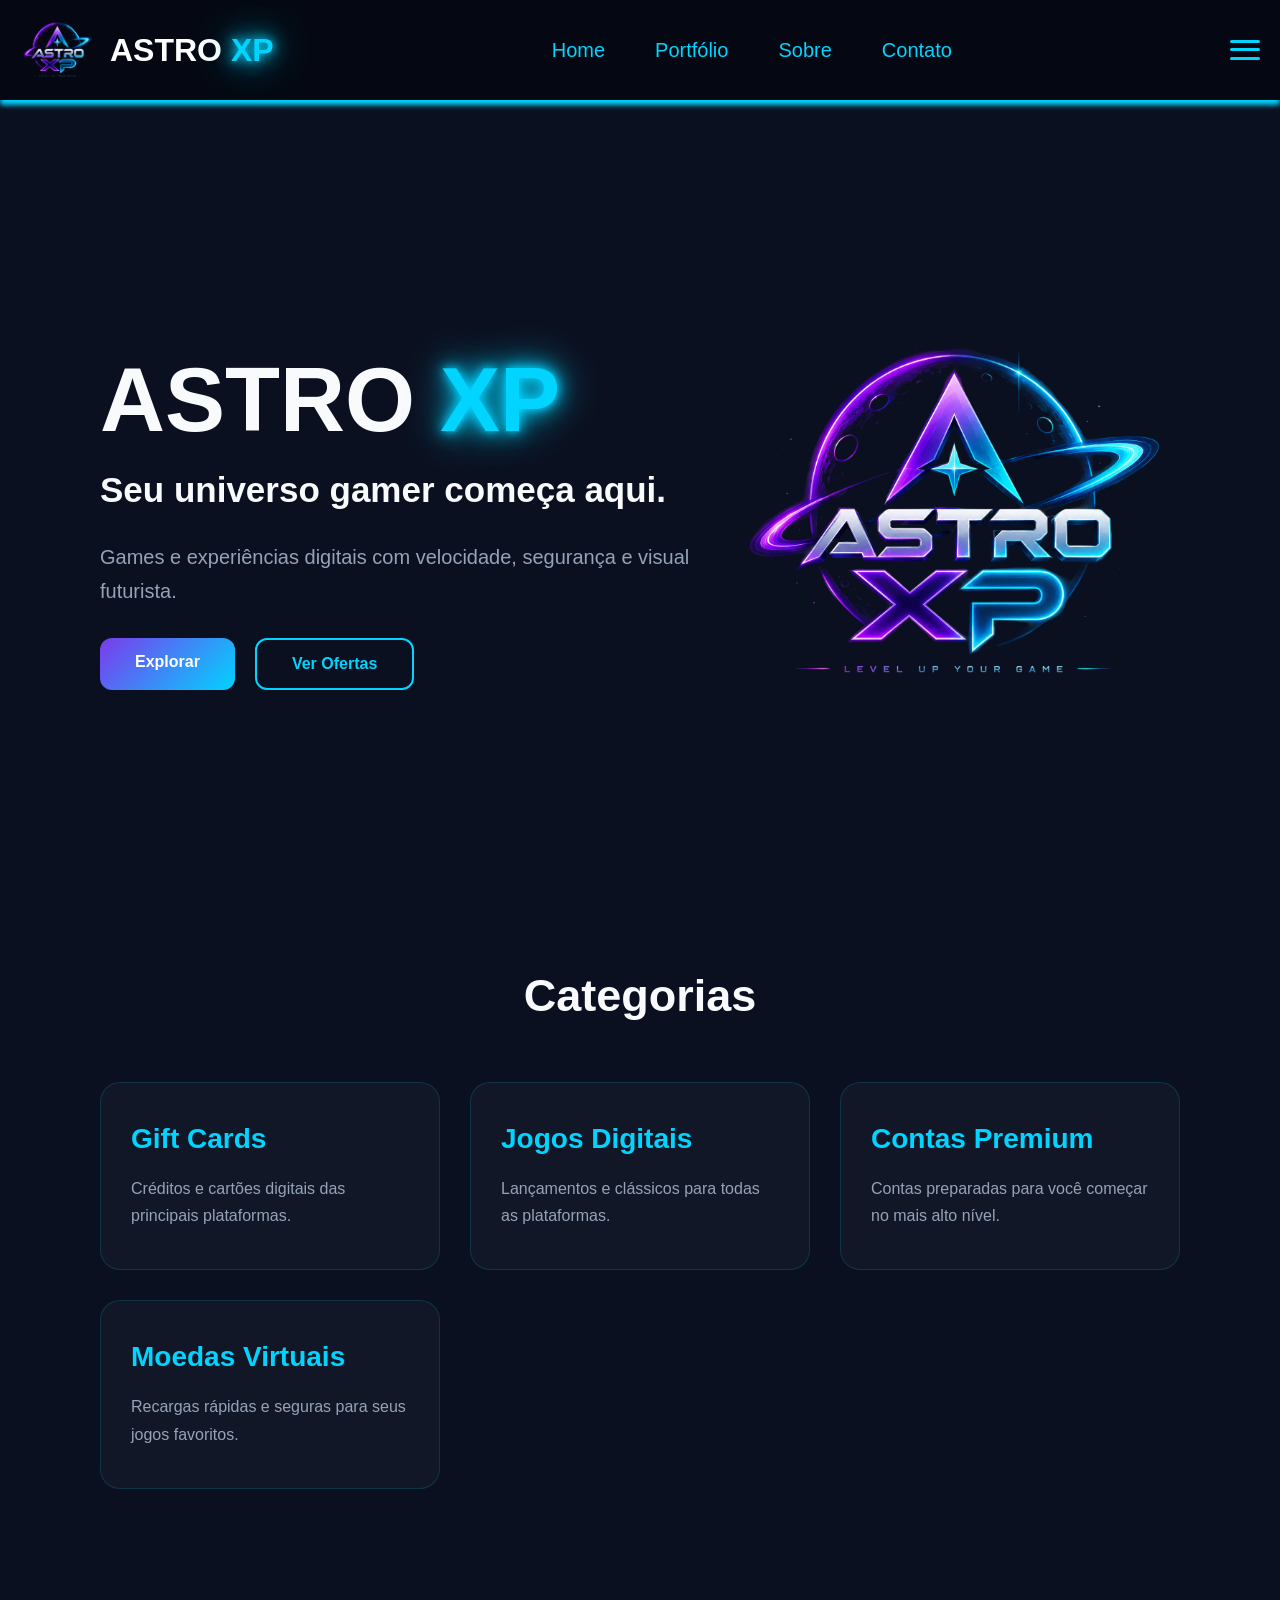
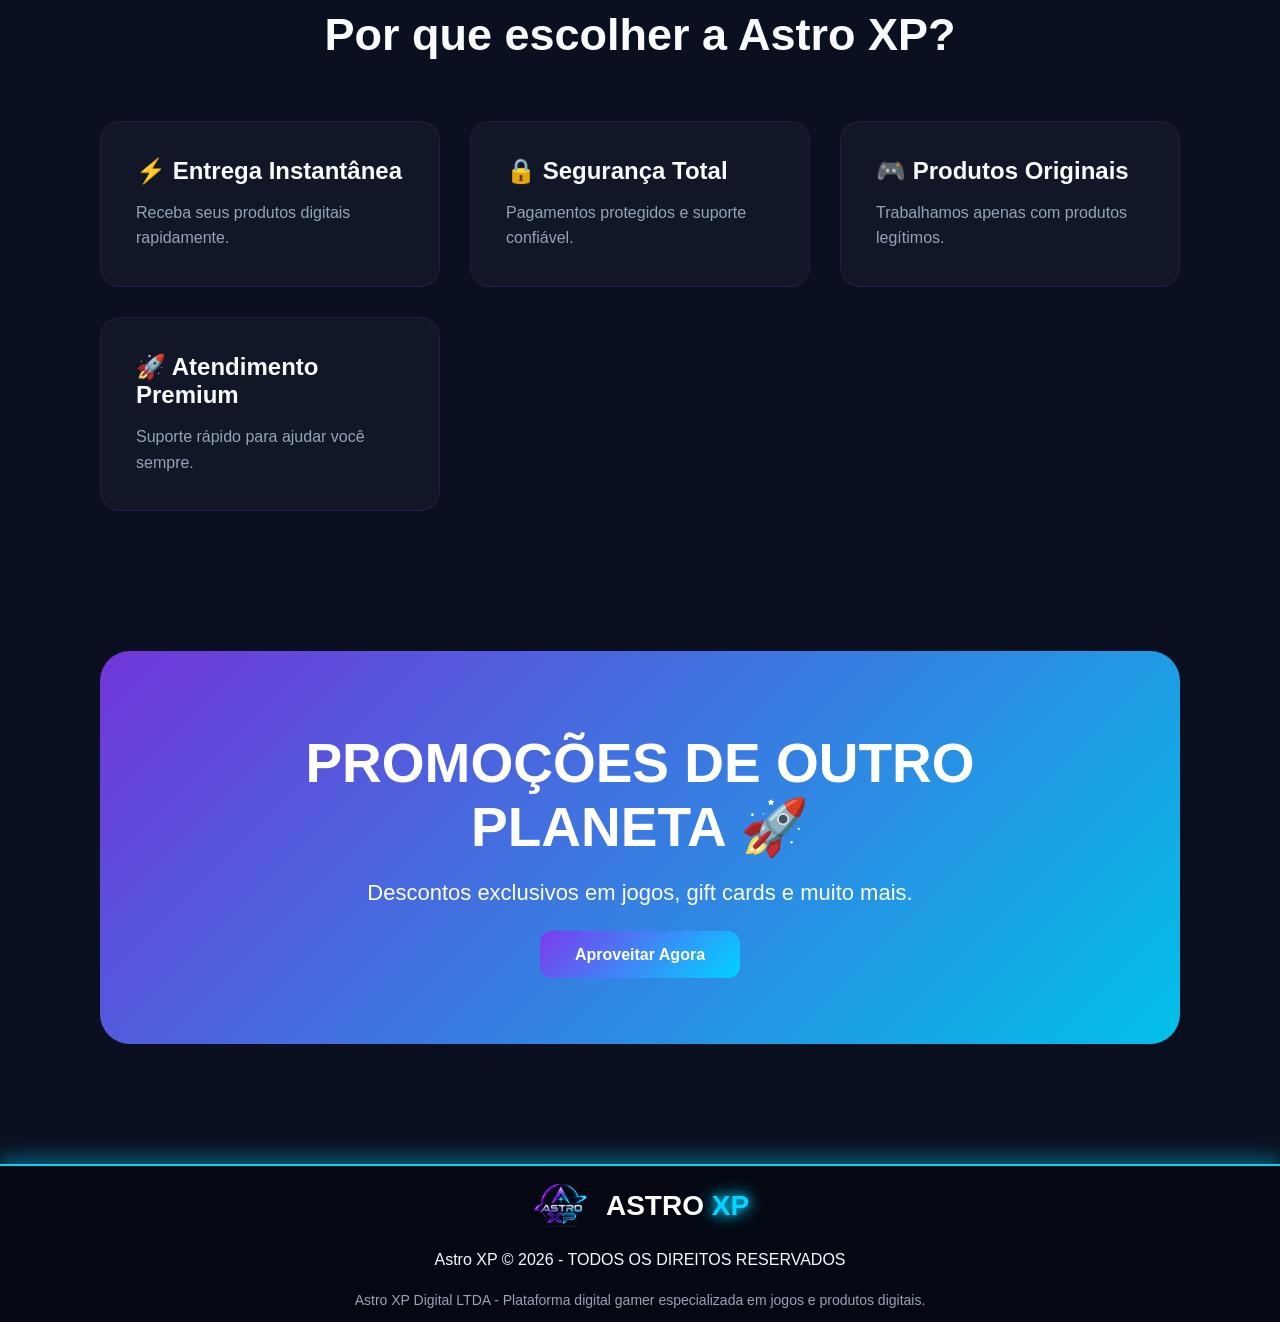
==== commit ef719c12: "feat: adição da página contato" ====
--- a/index.html
+++ b/index.html
@@ -29,7 +29,7 @@
             <ul>
                 <li><a href="./index.html">Home</a></li>
                 <li><a href="./pages/portfolio.html">Portfólio</a></li>
-                <li><a href="./pages/sobre.html">Sobre Nós</a></li>
+                <li><a href="./pages/sobre.html">Sobre</a></li>
                 <li><a href="./pages/contato.html">Contato</a></li>
             </ul>
         </nav>
@@ -51,8 +51,8 @@
                 <p>Games e experiências digitais com velocidade, segurança e visual futurista.</p>
 
                 <div class="home-botoes">
-                    <a href="#" class="btn-explorar">Explorar</a>
-                    <a href="#" class="btn-ofertas">Ver Ofertas</a>
+                    <a href="./pages/portfolio.html" class="btn-explorar">Explorar</a>
+                    <a href="./pages/portfolio.html" class="btn-ofertas">Ver Ofertas</a>
                 </div>
 
             </div>
@@ -140,7 +140,7 @@
 
             <h2>PROMOÇÕES DE OUTRO PLANETA 🚀</h2>
             <p> Descontos exclusivos em jogos, gift cards e muito mais.</p>
-            <a href="#" class="btn-explorar">Aproveitar Agora</a>
+            <a href="./pages/portfolio.html" class="btn-explorar">Aproveitar Agora</a>
 
         </section>
 
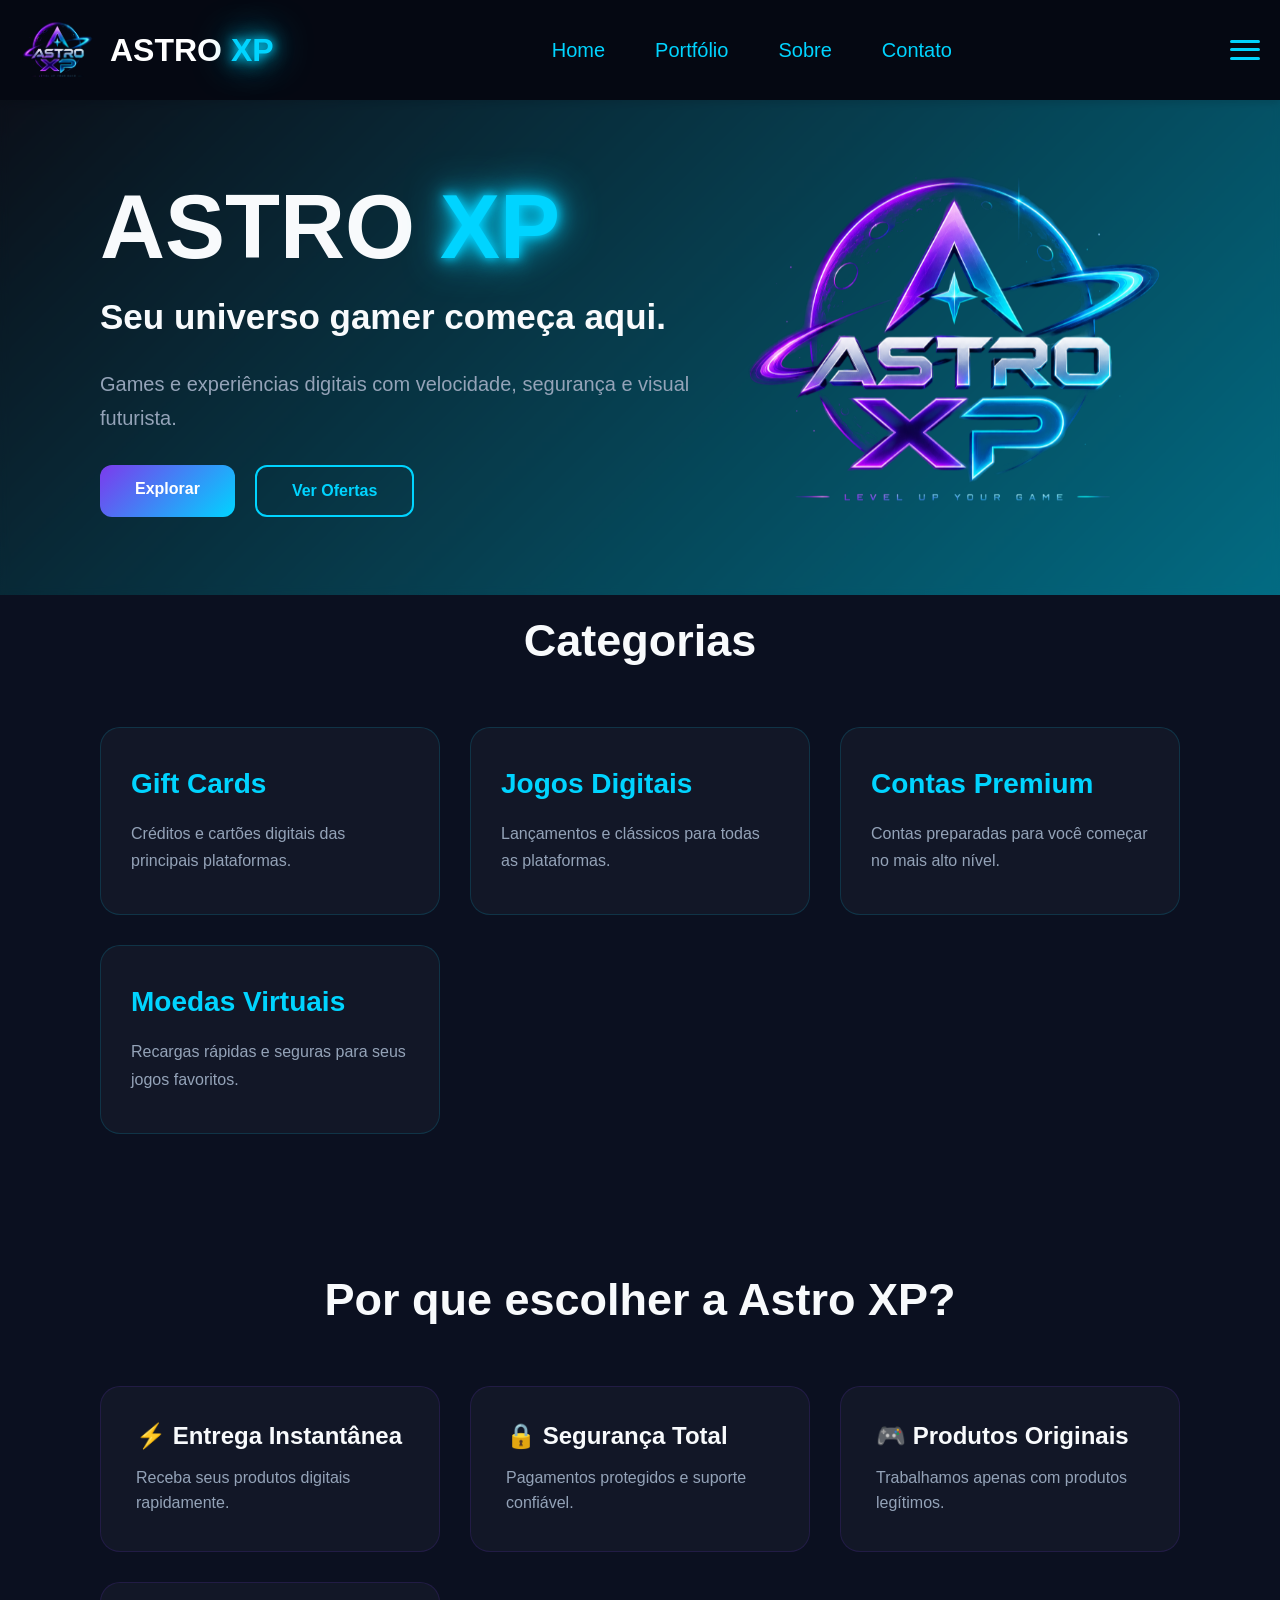
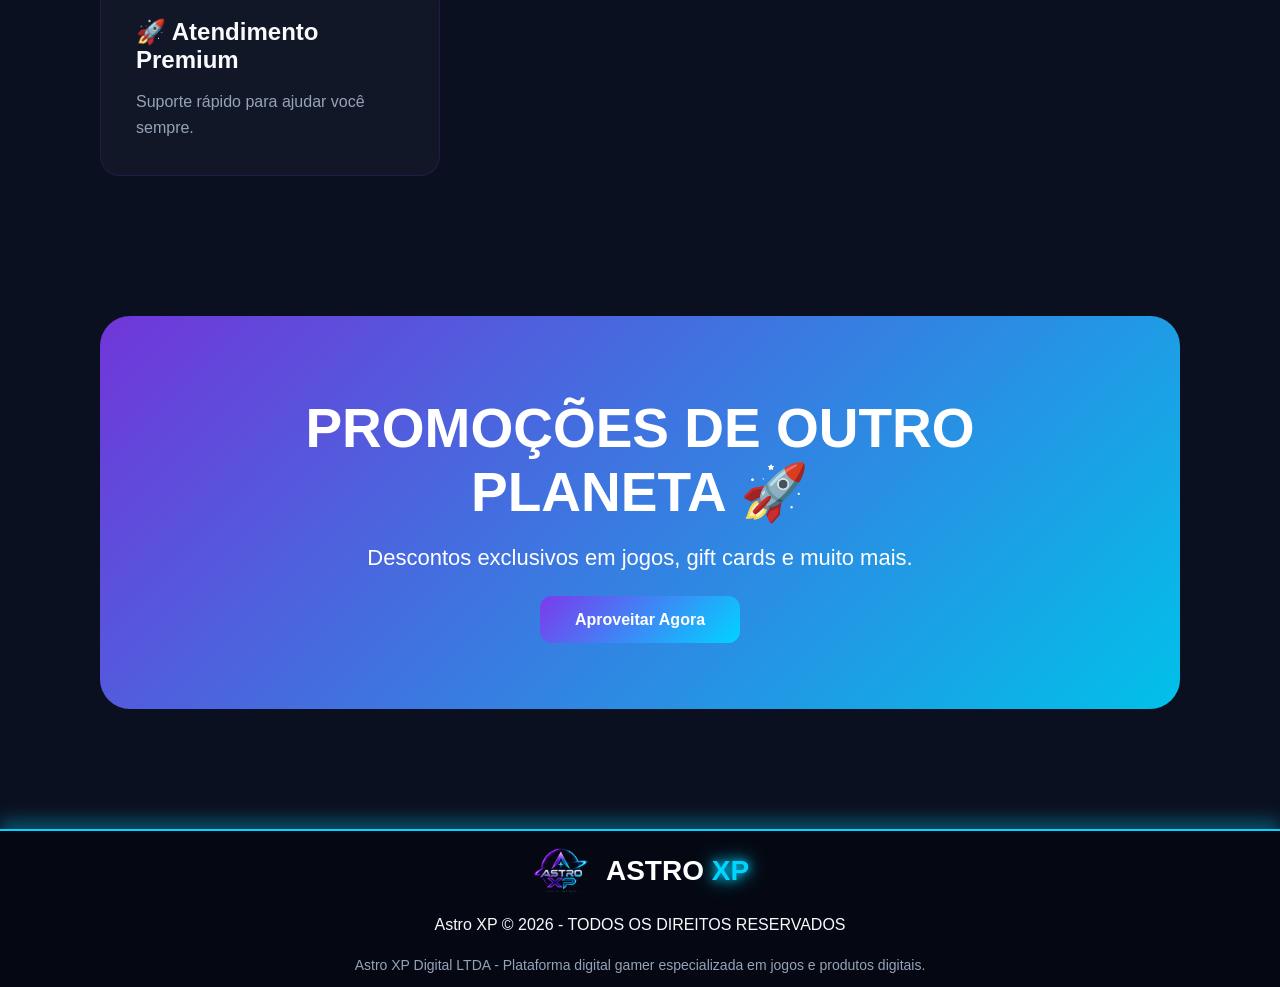
==== commit c30cfb1e: "fix: corrigindo título da página" ====
--- a/index.html
+++ b/index.html
@@ -6,7 +6,7 @@
     <!-- CSS EXTERNO -->
      <link rel="stylesheet" href="./src/css/style.css">
      <link rel="icon" type="image/png" href="./src/assets/imgs/logo.png">
-    <title>Astro XP | HOME</title>
+    <title>Astro XP | Home</title>
 </head>
 <body>
 
--- a/src/css/style.css
+++ b/src/css/style.css
@@ -104,18 +104,39 @@
 }
 
 .home{
-    min-height: 100vh;
+    min-height: 55vh;
     display: flex;
     justify-content: space-between;
     align-items: center;
     padding: 0 100px;
     overflow: hidden;
-    margin-top: -150px;
-}
-
-.home-texto{
-    max-width: 600px;
-}
+    margin-top: -120px;
+    position: relative;
+    background: linear-gradient(-45deg, #0B1020, #7C3AED, #00D4FF, #111827);
+    background-size: 400% 400%;
+    animation: gradientFlow 15s ease infinite;
+}
+
+.home::before{
+    content: "";
+    position: absolute;
+    inset: 0;
+    background: rgba(0,0,0,.35);
+    backdrop-filter: blur(4px);
+}
+
+.home-texto,
+.home-img{
+    position: relative;
+    z-index: 2;
+}
+
+@keyframes gradientFlow{
+    0%{ background-position: 0% 50%; }
+    50%{ background-position: 100% 50%; }
+    100%{ background-position: 0% 50%; }
+}
+
 
 .home-texto h1{
     font-size: 90px;
@@ -160,12 +181,7 @@
 }
 
 .btn-explorar{
-    background: linear-gradient(
-        135deg,
-        var(--corprincipal),
-        var(--corsecundaria)
-    );
-
+    background: linear-gradient(135deg, var(--corprincipal), var(--corsecundaria));
     color: white;
 }
 
@@ -215,6 +231,7 @@
     color: var(--branco);
     margin-bottom: 60px;
     font-family: 'Orbitron', sans-serif;
+    margin-top: 20px;
 }
 
 .categorias{
